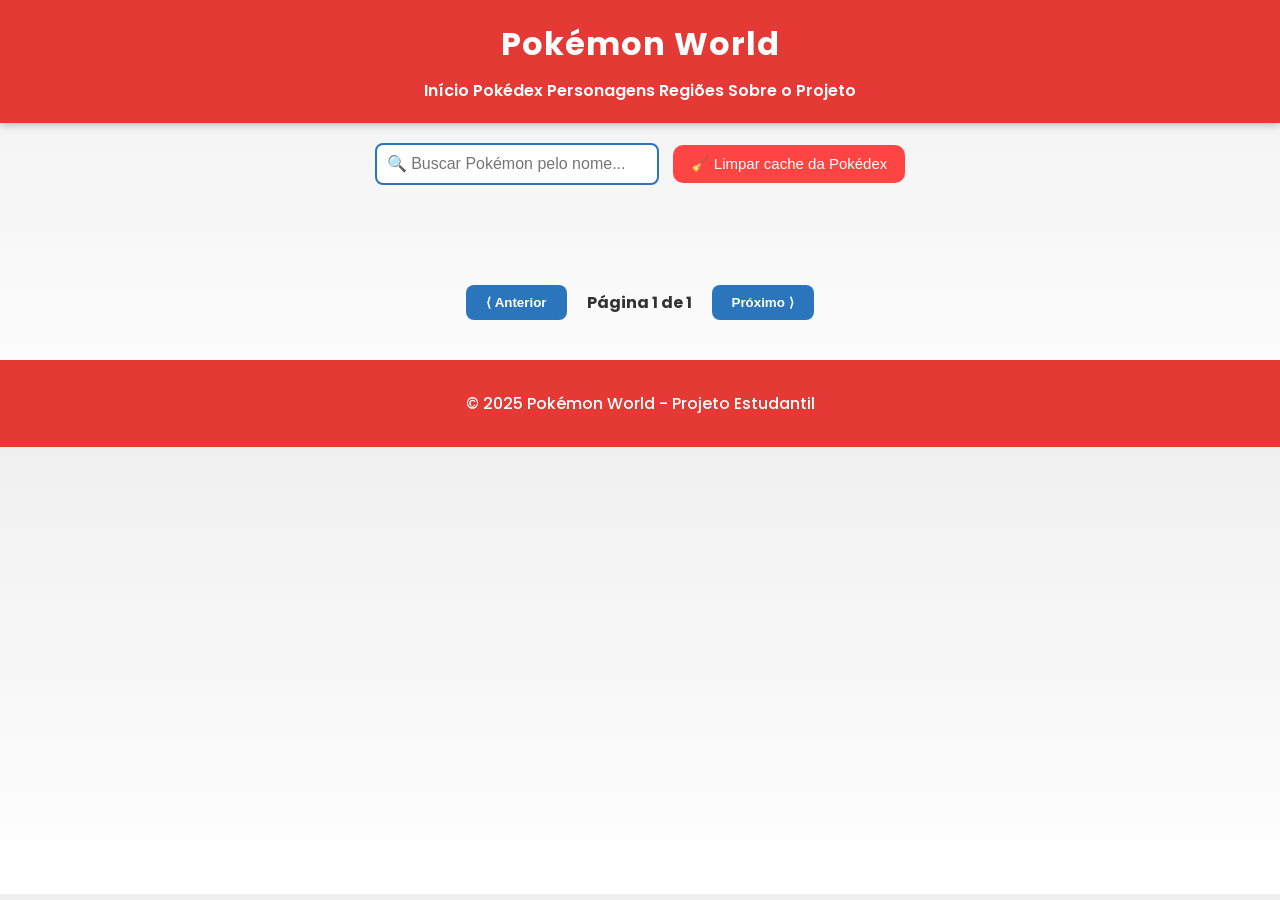
==== pokedex.html @ 72e8030b "Criação da página regiões + correção do nav" ====
<!DOCTYPE html>
<!-- Declaração do tipo de documento HTML5 -->
<html lang="pt-BR">
<head>
  <meta charset="UTF-8">
  <!-- Configuração de codificação e responsividade -->
  <meta name="viewport" content="width=device-width, initial-scale=1.0">
  
  <title>Pokémon World</title>

  <!-- Fonte importada do Google Fonts -->
  <link href="https://fonts.googleapis.com/css2?family=Poppins:wght@400;600&display=swap" rel="stylesheet">

  <!-- Link para o arquivo de estilos -->
  <link rel="stylesheet" href="style.css">
</head>
<body>
  <!-- Cabeçalho da página, com título e menu de navegação -->
  <header>
    <h1>Pokémon World</h1>
    <nav>
      <ul>
        <!-- Links de navegação entre as páginas -->
        <a href="index.html">Início</a>
        <a href="pokedex.html">Pokédex</a>
        <a href="personagens.html">Personagens</a>
        <a href="regioes.html">Regiões</a>
        <a href="projeto.html">Sobre o Projeto</a>
      </ul>
    </nav>
  </header>

  <!-- Conteúdo principal da página -->
  <main>

    <!-- Área de controle da Pokédex (busca e botão de limpar cache) -->
    <div class="pokedex-controls">
      <!-- Campo de busca de Pokémon -->
      <input type="text" id="searchInput" placeholder="🔍 Buscar Pokémon pelo nome...">

      <!-- Botão para limpar o cache armazenado -->
      <button id="clearCacheBtn" class="btn-clear">🧹 Limpar cache da Pokédex</button>
    </div>

    <!-- Tela de carregamento (mostrada enquanto os dados são buscados) -->
    <div id="loading" class="loading">
      <!-- Animação de pokébola girando -->
      <div class="pokeball"></div>
      <p>Carregando Pokémons...</p>
    </div>

    <!-- Área onde os cards dos Pokémon serão exibidos dinamicamente -->
    <div id="pokedex" class="pokedex"></div>

    <!-- Controles de paginação (anterior e próximo) -->
    <div class="pagination">
      <button id="prevPage">⟨ Anterior</button>
      <span id="pageInfo"></span>
      <button id="nextPage">Próximo ⟩</button>
    </div>
  </main>

  <!-- Rodapé da página -->
  <footer>
    <p>© 2025 Pokémon World - Projeto Estudantil</p>
  </footer>

  <!-- Script JavaScript que faz o carregamento e interação da Pokédex -->
  <script src="script.js"></script>
</body>
</html>
---- style.css ----
/* ====== VARIÁVEIS DE CORES ======
   Paleta principal baseada no tema Pokémon.
   Facilita alterar cores globais rapidamente. */
:root {
  --vermelho-poke: #e53935;   /* Vermelho clássico Pokémon */
  --amarelo-poke: #fdd835;   /* Amarelo das Pokébolas / Pikachu */
  --cinza-claro: #f4f4f4;    /* Fundo suave */
  --cinza-escuro: #333;      /* Texto principal */
  --branco: #fff;            /* Branco neutro */
  --azul-poke: #2a75bb;      /* Azul da franquia Pokémon */
}

/* ====== ESTILO GERAL ======
   Define a base visual do site: tipografia, cores e espaçamento padrão. */
body {
  font-family: 'Poppins', sans-serif;
  margin: 0;
  padding: 0;
  background: linear-gradient(to bottom, #f0f0f0, #ffffff);
  color: var(--cinza-escuro);
}

/* ====== CABEÇALHO ======
   Área superior fixa com título e menu. */
header {
  background-color: var(--vermelho-poke);
  color: var(--branco);
  text-align: center;
  padding: 20px 0;
  box-shadow: 0 2px 8px rgba(0, 0, 0, 0.25);
}

header h1 {
  margin: 0;
  font-size: 2em;
  letter-spacing: 1px;
}

/* ====== NAVEGAÇÃO ======
   Menu horizontal com links estilizados. */
nav ul {
  list-style: none;
  margin: 10px 0 0;
  padding: 0;
  text-align: center;
}

nav li {
  display: inline-block;
  margin: 0 15px;
}

nav a {
  color: var(--branco);
  text-decoration: none;
  font-weight: 600;
  transition: color 0.3s, border-bottom 0.3s;
  padding-bottom: 4px;
}

/* Efeito hover e item ativo no menu */
nav a:hover,
nav a.ativo {
  color: var(--amarelo-poke);
  border-bottom: 2px solid var(--amarelo-poke);
}

/* Classe adicional para destacar a página atual */
.ativo {
  text-decoration: underline;
  color: #ffeb3b;
}

/* ====== HERO SECTION ======
   Seção inicial de destaque com título, texto e imagem. */
.hero {
  display: flex;
  justify-content: center;
  align-items: center;
  gap: 40px;
  padding: 60px 20px;
  background: linear-gradient(120deg, #fff 0%, #ffeaea 100%);
  flex-wrap: wrap; /* Permite adaptar no mobile */
}

/* Texto principal da seção hero */
.hero-text {
  max-width: 500px;
  text-align: left;
}

.hero h2 {
  font-size: 2.5rem;
  color: var(--vermelho-poke);
  margin-bottom: 10px;
  text-shadow: 1px 1px 3px rgba(0,0,0,0.1);
}

.hero p {
  font-size: 1.1rem;
  color: #444;
  margin-bottom: 25px;
}

/* Botão de chamada (CTA) da hero section */
.btn-hero {
  background-color: var(--vermelho-poke);
  color: var(--branco);
  padding: 12px 25px;
  border-radius: 10px;
  text-decoration: none;
  font-weight: bold;
  transition: 0.3s;
}

.btn-hero:hover {
  background-color: var(--amarelo-poke);
  color: var(--cinza-escuro);
  transform: translateY(-2px);
}

/* Imagem principal da hero */
.hero img {
  max-width: 250px;
}

/* Animação simples de "flutuar" usada em imagens */
@keyframes float {
  0%, 100% { transform: translateY(0); }
  50% { transform: translateY(-10px); }
}

/* ====== CARDS ======
   Estilo dos cartões (líderes, elite, campeões, etc). */
.cards {
  display: flex;
  justify-content: center;
  flex-wrap: wrap;
  gap: 30px;
  padding: 40px 20px;
}

.card {
  background: var(--branco);
  border-radius: 15px;
  box-shadow: 0 4px 10px rgba(0,0,0,0.15);
  width: 250px;
  padding: 25px;
  text-align: center;
  transition: 0.3s;
}

/* Efeito ao passar o mouse */
.card:hover {
  transform: translateY(-5px);
  box-shadow: 0 6px 18px rgba(0,0,0,0.25);
}

.card img {
  width: 70px;
  margin-bottom: 10px;
}

.card h3 {
  color: var(--vermelho-poke);
  margin-bottom: 10px;
}

/* ====== VÍDEO ======
   Centraliza vídeos e dá borda temática. */
.video {
  text-align: center;
  margin: 60px 0;
}

.video h3 {
  color: var(--vermelho-poke);
  margin-bottom: 15px;
}

.video video {
  border-radius: 10px;
  border: 3px solid var(--vermelho-poke);
  box-shadow: 0 4px 10px rgba(0, 0, 0, 0.25);
  max-width: 90%;
}

/* ====== POKEDEX ======
   Layout da página da Pokédex com filtros, cards e loading. */

/* Campo de busca e botões */
.pokedex-controls {
  text-align: center;
  margin: 20px auto;
}

#searchInput {
  width: 260px;
  padding: 10px;
  border: 2px solid var(--azul-poke);
  border-radius: 8px;
  font-size: 16px;
  outline: none;
  background: var(--branco);
  color: var(--cinza-escuro);
}

#searchInput:focus {
  border-color: #ffcc00;
}

/* Botão para limpar busca */
.btn-clear {
  background-color: #ff4444;
  color: var(--branco);
  border: none;
  padding: 10px 18px;
  border-radius: 10px;
  font-size: 15px;
  cursor: pointer;
  margin-left: 10px;
  transition: background 0.3s;
}

.btn-clear:hover {
  background-color: #cc0000;
}

/* ====== ANIMAÇÃO DE CARREGAMENTO ======
   Pokébola girando enquanto os dados carregam. */
.loading {
  display: none; /* add .active para mostrar */
  flex-direction: column;
  align-items: center;
  justify-content: center;
  margin-top: 50px;
}

.loading.active {
  display: flex;
}

.pokeball {
  width: 60px;
  height: 60px;
  border: 4px solid black;
  border-radius: 50%;
  position: relative;
  background: linear-gradient(to bottom, red 50%, white 50%);
  animation: spin 1s linear infinite;
}

.pokeball::before {
  content: '';
  position: absolute;
  top: 27px;
  left: 50%;
  transform: translateX(-50%);
  width: 16px;
  height: 16px;
  background: white;
  border: 3px solid black;
  border-radius: 50%;
}

/* Gira a Pokébola */
@keyframes spin {
  from { transform: rotate(0deg); }
  to { transform: rotate(360deg); }
}

/* ====== GRID DA POKEDEX ======
   Estrutura de exibição dos Pokémon. */
.pokedex {
  display: flex;
  flex-wrap: wrap;
  justify-content: center;
  gap: 25px;
  padding: 30px;
}

.pokemon {
  background-color: var(--branco);
  border-radius: 12px;
  box-shadow: 0 4px 8px rgba(0,0,0,0.15);
  width: 180px;
  text-align: center;
  padding: 15px;
  transition: transform 0.3s, box-shadow 0.3s;
}

/* Zoom leve ao passar o mouse */
.pokemon:hover {
  transform: scale(1.07);
  box-shadow: 0 8px 18px rgba(0,0,0,0.18);
}

.pokemon img {
  width: 120px;
  height: 120px;
  object-fit: contain;
}

.pokemon h3 {
  margin: 10px 0 5px 0;
  color: var(--azul-poke);
}

.pokemon p {
  font-size: 14px;
  margin: 2px 0;
  color: #444;
}

/* ====== PAGINAÇÃO ======
   Botões para navegar entre páginas da Pokédex. */
.pagination {
  display: flex;
  justify-content: center;
  align-items: center;
  gap: 20px;
  margin: 20px;
}

.pagination button {
  background-color: var(--azul-poke);
  color: var(--branco);
  border: none;
  padding: 10px 20px;
  border-radius: 8px;
  cursor: pointer;
  transition: background-color 0.3s, color 0.3s;
  font-weight: bold;
}

.pagination button:hover {
  background-color: #ffcc00;
  color: var(--azul-poke);
}

#pageInfo {
  font-weight: bold;
}

/* ====== RODAPÉ ======
   Parte inferior com créditos e cor temática. */
footer {
  background-color: var(--vermelho-poke);
  color: var(--branco);
  text-align: center;
  padding: 15px 0;
  font-weight: 500;
  margin-top: 40px;
}
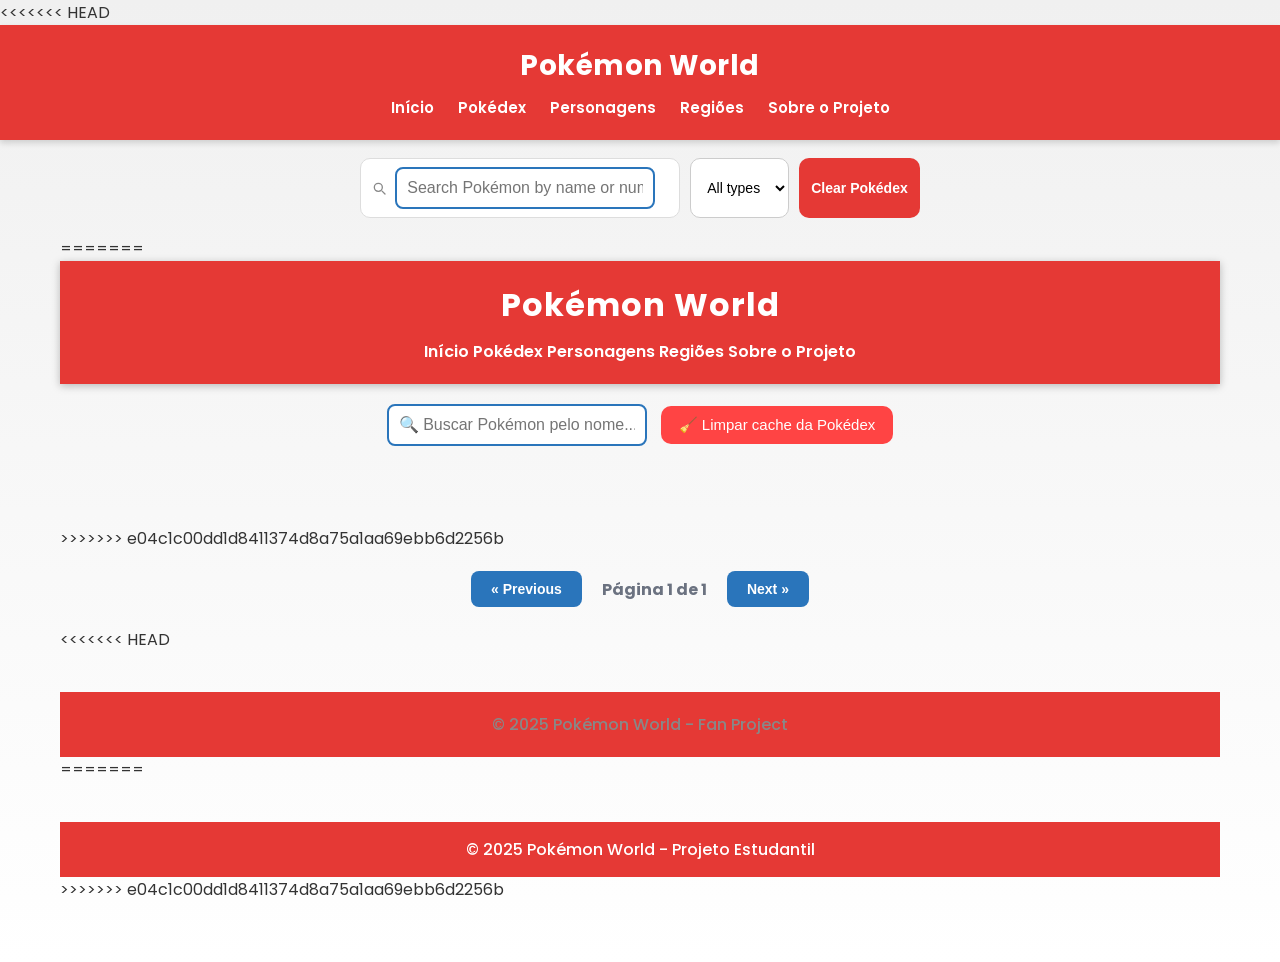
==== commit 2f70195d: "Arrumada a pokedex arrumei o erro da pokedex de não mostar as imagens" ====
--- a/pokedex.html
+++ b/pokedex.html
@@ -1,4 +1,254 @@
 <!DOCTYPE html>
+<<<<<<< HEAD
+<html lang="en">
+<head>
+  <meta charset="utf-8" />
+  <meta name="viewport" content="width=device-width,initial-scale=1" />
+  <title>Pokémon World - Pokédex</title>
+  <link href="https://fonts.googleapis.com/css2?family=Inter:wght@300;400;600;700&display=swap" rel="stylesheet">
+
+  <style>
+:root{
+  --red:#e53935;
+  --bg:#f4f6f8;
+  --card-bg:#ffffff;
+  --muted:#6b7280;
+  --accent:#0b69ff;
+  font-family:"Inter",system-ui,-apple-system,"Segoe UI",Roboto,"Helvetica Neue",Arial;
+}
+
+*{box-sizing:border-box;margin:0;padding:0}
+body{
+  background:var(--bg);
+  color:#0f1724;
+  -webkit-font-smoothing:antialiased;
+  padding:0;
+}
+
+/* ===== HEADER ===== */
+.site-header {
+  background-color: var(--red);
+  color: white;
+  text-align: center;
+  padding: 20px 0;
+  box-shadow: 0 3px 6px rgba(0,0,0,0.15);
+}
+.site-header h1 {
+  margin: 0;
+  font-size: 28px;
+  font-weight: 700;
+  letter-spacing: 0.5px;
+}
+.site-header nav {
+  margin-top: 8px;
+}
+.site-header nav a {
+  color: white;
+  text-decoration: none;
+  font-weight: 600;
+  margin: 0 10px;
+  font-size: 15px;
+  transition: opacity 0.2s ease, text-decoration 0.2s ease;
+}
+.site-header nav a:hover {
+  text-decoration: underline;
+  opacity: 0.9;
+}
+
+/* ===== SEARCH BAR + CONTROLS ===== */
+.controls{
+  display:flex;
+  justify-content:center;
+  gap:10px;
+  padding:18px;
+  flex-wrap:wrap;
+}
+.search{
+  display:flex;
+  gap:8px;
+  background:white;
+  border:1px solid #ddd;
+  padding:8px 10px;
+  border-radius:10px;
+  align-items:center;
+  min-width:320px;
+}
+.search input{
+  border:0;
+  outline:none;
+  background:transparent;
+  color:#111;
+  width:320px;
+  font-size:14px;
+}
+.search .icon{ color:#888 }
+
+select, button{
+  padding:8px 12px;
+  border-radius:10px;
+  border:1px solid #ccc;
+  font-size:14px;
+  background:#fff;
+  cursor:pointer;
+}
+
+.btn-red{
+  background:var(--red);
+  color:#fff;
+  border:none;
+  font-weight:600;
+}
+
+/* ===== MAIN GRID ===== */
+.main{
+  max-width:1200px;
+  margin:0 auto;
+  padding:0 20px 60px;
+}
+.grid{
+  display:grid;
+  gap:18px;
+  grid-template-columns:repeat(auto-fill,minmax(180px,1fr));
+}
+.card{
+  background:var(--card-bg);
+  border-radius:12px;
+  padding:14px;
+  display:flex;
+  flex-direction:column;
+  align-items:center;
+  text-align:center;
+  box-shadow:0 6px 18px rgba(12,18,30,0.06);
+  transition:transform .12s ease, box-shadow .12s ease;
+  min-height:240px;
+}
+.card:hover{
+  transform:translateY(-8px);
+  box-shadow:0 18px 36px rgba(12,18,30,0.12);
+}
+.card .thumb{
+  width:200px;
+  height:200px;
+  display:grid;
+  place-items:center;
+  margin-bottom:8px;
+}
+.card .thumb img{
+  width:170px;
+  height:170px;
+  image-rendering:pixelated;
+}
+.card h3{
+  margin:6px 0 4px;
+  font-size:15px;
+  color:#12345b;
+}
+.card .meta{
+  font-size:13px;
+  color:var(--muted);
+  line-height:1.6;
+  margin-top:6px;
+}
+.types{
+  display:flex;
+  gap:8px;
+  margin-top:8px;
+  flex-wrap:wrap;
+  justify-content:center;
+}
+.type{
+  font-size:12px;
+  padding:6px 10px;
+  border-radius:999px;
+  color:#fff;
+  font-weight:700;
+  text-transform:capitalize;
+  box-shadow:0 6px 12px rgba(12,18,30,0.06);
+}
+
+/* ===== TYPE COLORS ===== */
+.t-normal{background:#A8A878;color:#111}
+.t-fire{background:#F08030;}
+.t-water{background:#6890F0;}
+.t-electric{background:#F8D030;color:#111;}
+.t-grass{background:#78C850;}
+.t-ice{background:#98D8D8;color:#111;}
+.t-fighting{background:#C03028;}
+.t-poison{background:#A040A0;}
+.t-ground{background:#E0C068;color:#111;}
+.t-flying{background:#A890F0;color:#111;}
+.t-psychic{background:#F85888;}
+.t-bug{background:#A8B820;color:#111;}
+.t-rock{background:#B8A038;color:#111;}
+.t-ghost{background:#705898;}
+.t-dragon{background:#7038F8;}
+.t-dark{background:#705848;}
+.t-steel{background:#B8B8D0;color:#111;}
+.t-fairy{background:#EE99AC;color:#111;}
+
+/* ===== EMPTY STATE ===== */
+.empty{
+  text-align:center;
+  padding:36px 0;
+  color:var(--muted);
+  font-size:16px;
+}
+
+/* ===== PAGINATION ===== */
+.pagination{
+  display:flex;
+  gap:12px;
+  justify-content:center;
+  align-items:center;
+  margin-top:24px;
+}
+.page-btn{
+  padding:8px 14px;
+  border-radius:10px;
+  border:1px solid #ccc;
+  background:#fff;
+  cursor:pointer;
+}
+.page-info{ color:var(--muted); font-weight:600; }
+
+@media (max-width:640px){
+  .search input{ width:140px; }
+  .grid{ grid-template-columns: repeat(auto-fill,minmax(140px,1fr)); }
+  .card .thumb{ width:140px; height:140px }
+  .card .thumb img{ width:120px; height:120px }
+}
+  </style>
+</head>
+<body>
+
+  <header class="site-header">
+    <h1>Pokémon World</h1>
+    <nav>
+      <a href="index.html">Início</a>
+      <a href="pokedex.html">Pokédex</a>
+      <a href="treinadores.html">Personagens</a>
+      <a href="regioes.html">Regiões</a>
+      <a href="projeto.html">Sobre o Projeto</a>
+    </nav>
+  </header>
+
+  <div class="controls">
+    <div class="search">
+      <svg class="icon" viewBox="0 0 24 24" width="16" height="16" fill="none"><path d="M21 21l-4.35-4.35" stroke="currentColor" stroke-width="2" stroke-linecap="round" stroke-linejoin="round"/><circle cx="11" cy="11" r="6" stroke="currentColor" stroke-width="2"/></svg>
+      <input id="searchInput" placeholder="Search Pokémon by name or number..." />
+    </div>
+
+    <select id="typeFilter" title="Filter by type">
+      <option value="">All types</option>
+    </select>
+
+    <button id="clearCache" class="btn-red">Clear Pokédex</button>
+  </div>
+
+  <main class="main">
+    <section id="grid" class="grid"></section>
+    <div id="empty" class="empty" style="display:none">No Pokémon found.</div>
+=======
 <!-- Declaração do tipo de documento HTML5 -->
 <html lang="pt-BR">
 <head>
@@ -23,7 +273,7 @@
         <!-- Links de navegação entre as páginas -->
         <a href="index.html">Início</a>
         <a href="pokedex.html">Pokédex</a>
-        <a href="personagens.html">Personagens</a>
+        <a href="treinadores.html">Personagens</a>
         <a href="regioes.html">Regiões</a>
         <a href="projeto.html">Sobre o Projeto</a>
       </ul>
@@ -51,21 +301,31 @@
 
     <!-- Área onde os cards dos Pokémon serão exibidos dinamicamente -->
     <div id="pokedex" class="pokedex"></div>
+>>>>>>> e04c1c00dd1d8411374d8a75a1aa69ebb6d2256b
 
     <!-- Controles de paginação (anterior e próximo) -->
     <div class="pagination">
-      <button id="prevPage">⟨ Anterior</button>
-      <span id="pageInfo"></span>
-      <button id="nextPage">Próximo ⟩</button>
+      <button id="prevPage" class="page-btn">« Previous</button>
+      <div id="pageInfo" class="page-info">Page 1 of 1</div>
+      <button id="nextPage" class="page-btn">Next »</button>
     </div>
   </main>
 
+<<<<<<< HEAD
+  <footer style="text-align:center;padding:20px;color:#888;">
+    © 2025 Pokémon World - Fan Project
+  </footer>
+
+  <!-- Script externo -->
+=======
   <!-- Rodapé da página -->
   <footer>
     <p>© 2025 Pokémon World - Projeto Estudantil</p>
   </footer>
 
   <!-- Script JavaScript que faz o carregamento e interação da Pokédex -->
+>>>>>>> e04c1c00dd1d8411374d8a75a1aa69ebb6d2256b
   <script src="script.js"></script>
+
 </body>
 </html>
--- a/style.css
+++ b/style.css
@@ -333,6 +333,161 @@
   font-weight: bold;
 }
 
+/* =====================================================
+  ESTILO PADRÃO (PÁGINA "SOBRE O PROJETO")
+  Este é o estilo "retro" de caixa preta.
+=====================================================
+*/
+
+/* Esta é a caixa principal que conterá o conteúdo 
+  em ambas as páginas (projeto.html e regioes.html).
+*/
+.content-box {
+    background-color: #fff; /* Fundo branco */
+    border: 3px solid #000; /* Borda preta sólida e grossa */
+    padding: 20px 25px;
+    width: 90%;
+    max-width: 800px; /* Limite de largura para legibilidade */
+    margin: 25px auto; /* Centraliza a caixa na 'main' */
+    box-shadow: none;
+    border-radius: 0;
+}
+
+/* Estiliza os títulos principais (ex: "Sobre o Projeto") */
+.content-box h2 {
+    font-size: 1.8rem;
+    text-align: left;
+    margin-top: 0;
+    margin-bottom: 20px;
+    padding-bottom: 10px;
+    border-bottom: 3px solid #000; 
+}
+
+/* Estiliza os subtítulos (ex: "Tecnologias Utilizadas") */
+.content-box h3 {
+    font-size: 1.4rem;
+    color: #333;
+    margin-top: 30px;
+    margin-bottom: 10px;
+}
+
+/* Estiliza os parágrafos de texto */
+.content-box p {
+    font-size: 1rem;
+    line-height: 1.7;
+    color: #222;
+}
+
+/* Estiliza a lista de "Tecnologias Utilizadas" */
+.content-box ul {
+    list-style-type: square;
+    padding-left: 30px;
+    margin-top: 15px;
+}
+
+.content-box li {
+    padding-left: 10px;
+    margin-bottom: 10px;
+    font-size: 1rem;
+    line-height: 1.6;
+}
+
+
+/* ==============================================================
+   ESTILO DA PÁGINA DE REGIÕES (MODERNO, COM CARDS E IMAGENS)
+   Sobrescreve o .content-box quando ele contém .region-info
+==============================================================
+*/
+
+/* Usa :has() para aplicar estilos de grid AO .content-box
+  SOMENTE SE ele contiver um item .region-info.
+  Isso faz com que a página 'projeto.html' NÃO seja afetada.
+*/
+.content-box:has(.region-info) {
+    /* 1. Reseta o estilo da caixa retro */
+    background-color: transparent;
+    border: none;
+    box-shadow: none;
+    padding: 0; /* Remove padding para cards preencherem */
+    
+    /* 2. Define o layout de grid para os cards */
+    display: grid;
+    /* Colunas responsivas: no mínimo 280px, no máximo 320px.
+       Isso permite que os cards tenham um tamanho consistente. */
+    grid-template-columns: repeat(auto-fit, minmax(280px, 320px));
+    gap: 25px; /* Espaço entre os cards */
+    max-width: 1100px; /* Largura máxima para o grid */
+
+    /* 3. Centraliza os cards no container, 
+       incluindo a última linha se ela não estiver cheia. */
+    justify-content: center;
+}
+
+/* Faz o título H2 e o primeiro parágrafo
+   ocuparem toda a largura do grid, ANTES dos cards.
+*/
+.content-box:has(.region-info) h2,
+.content-box:has(.region-info) > p:first-of-type {
+    grid-column: 1 / -1; /* Ocupa 100% da largura do grid */
+    text-align: center;
+    border-bottom: 3px solid #ccc; /* Linha divisória mais suave */
+}
+
+.content-box:has(.region-info) > p:first-of-type {
+    text-align: center;
+    font-size: 1.1rem;
+    color: #555;
+    margin-bottom: 15px;
+    border-bottom: none; /* Remove borda inferior do parágrafo */
+}
+
+
+/* Estiliza CADA <article class="region-info"> para ser um card */
+.region-info {
+    background-color: #fff;
+    border: 1px solid #f0f0f0;
+    border-radius: 12px; /* Cantos arredondados */
+    padding: 0; /* Padding zero para a imagem colar no topo */
+    text-align: center;
+    box-shadow: 0 5px 15px rgba(0, 0, 0, 0.07); /* Sombra suave */
+    transition: transform 0.2s ease-in-out, box-shadow 0.2s ease-in-out;
+    overflow: hidden; /* Esconde partes da imagem se exceder o border-radius */
+}
+
+.region-info:hover {
+    transform: translateY(-5px); /* Efeito de "levantar" ao passar o mouse */
+    box-shadow: 0 8px 20px rgba(0, 0, 0, 0.1);
+}
+
+/* Estiliza a imagem que vai no topo de cada card */
+.region-info img {
+    width: 100%;
+    height: 160px; /* Altura fixa para todas as imagens */
+    object-fit: cover; /* Garante que a imagem cubra a área sem distorcer */
+    display: block; /* Remove qualquer espaço extra abaixo da imagem */
+    border-bottom: 1px solid #f0f0f0; /* Linha abaixo da imagem para separar */
+}
+
+/* Container para o conteúdo textual dentro do card (título e parágrafo) */
+.region-content {
+    padding: 25px 20px; /* Adiciona o padding aqui, dentro do conteúdo */
+}
+
+/* Estiliza o TÍTULO do card (Kanto, Johto, etc.) */
+.region-content h3 {
+    margin-top: 0;
+    margin-bottom: 15px;
+    color: #E3350D; /* Cor vermelha "Pokémon" */
+    font-size: 1.4rem;
+}
+
+/* Estiliza o PARÁGRAFO de descrição dentro do card */
+.content-box .region-content p {
+    font-size: 0.95rem;
+    line-height: 1.6;
+    color: #333;
+}
+
 .pagination button:hover {
   background-color: #ffcc00;
   color: var(--azul-poke);
@@ -352,3 +507,4 @@
   font-weight: 500;
   margin-top: 40px;
 }
+
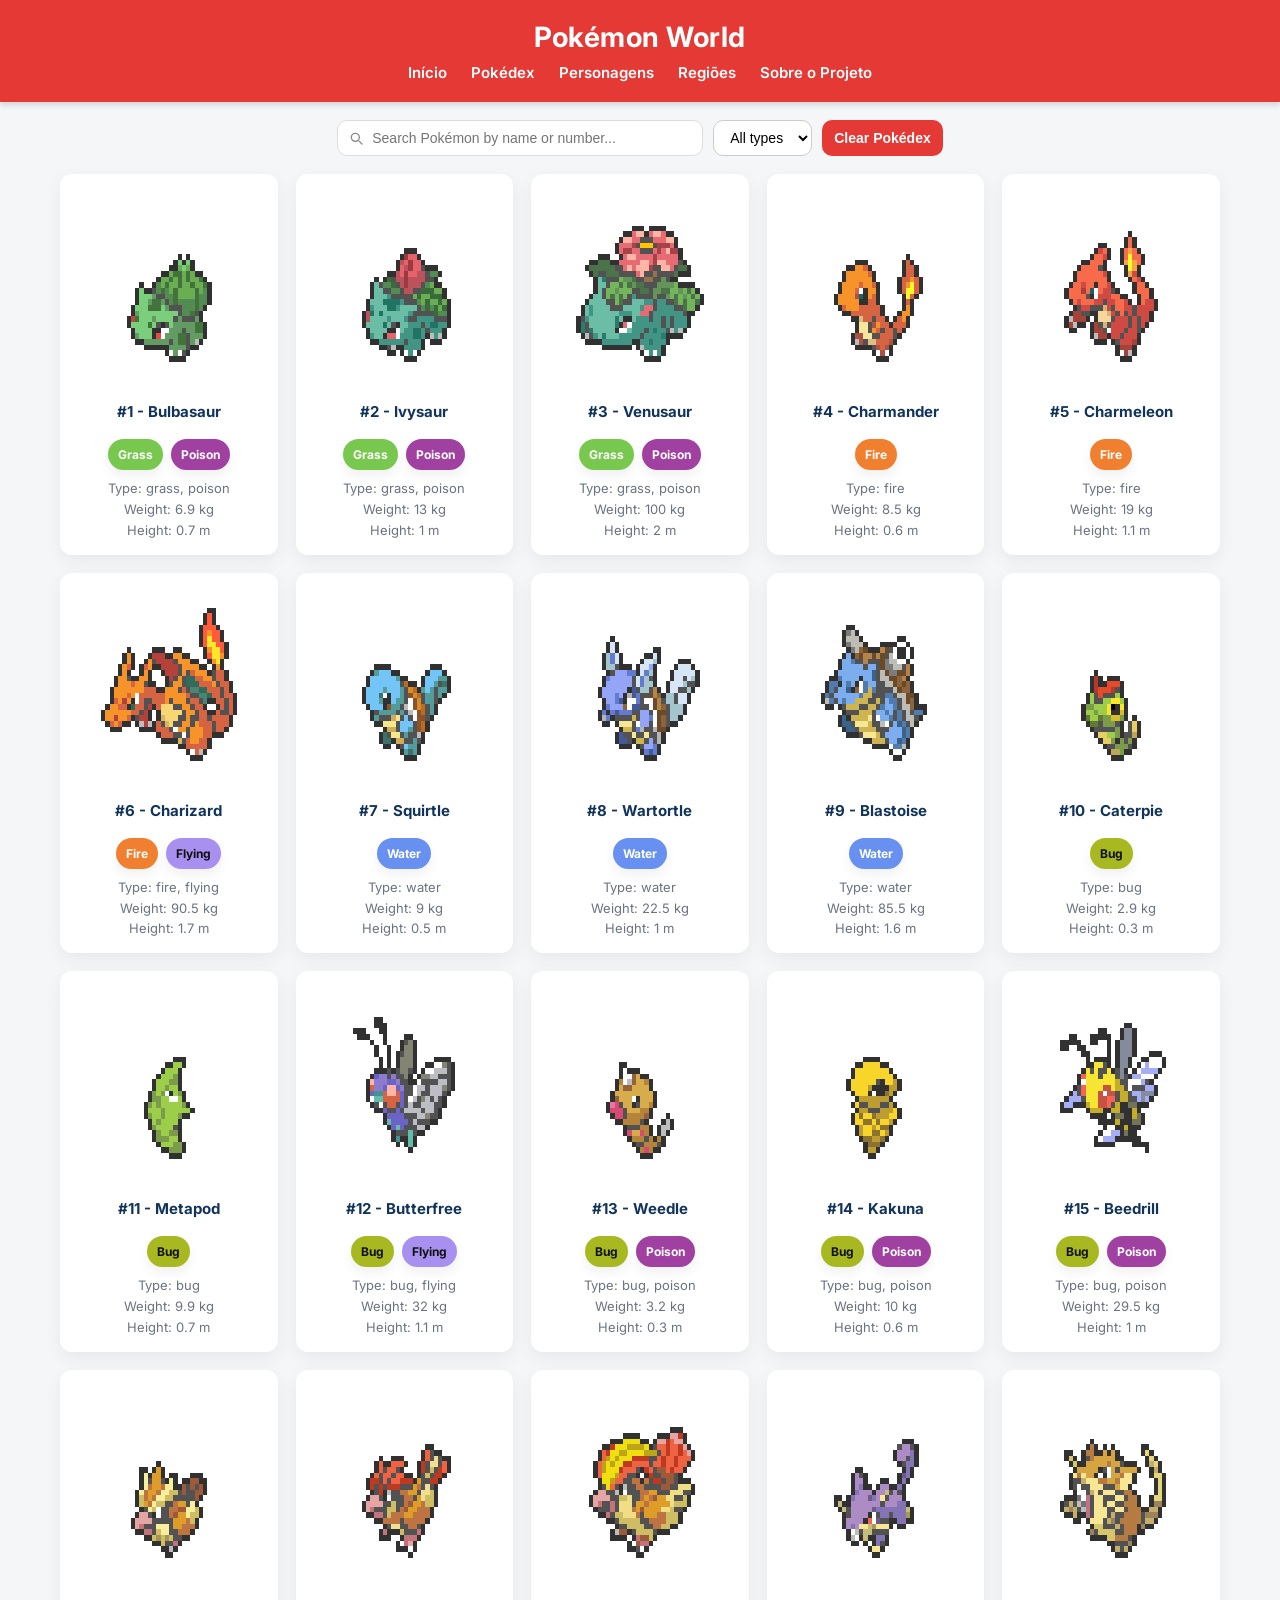
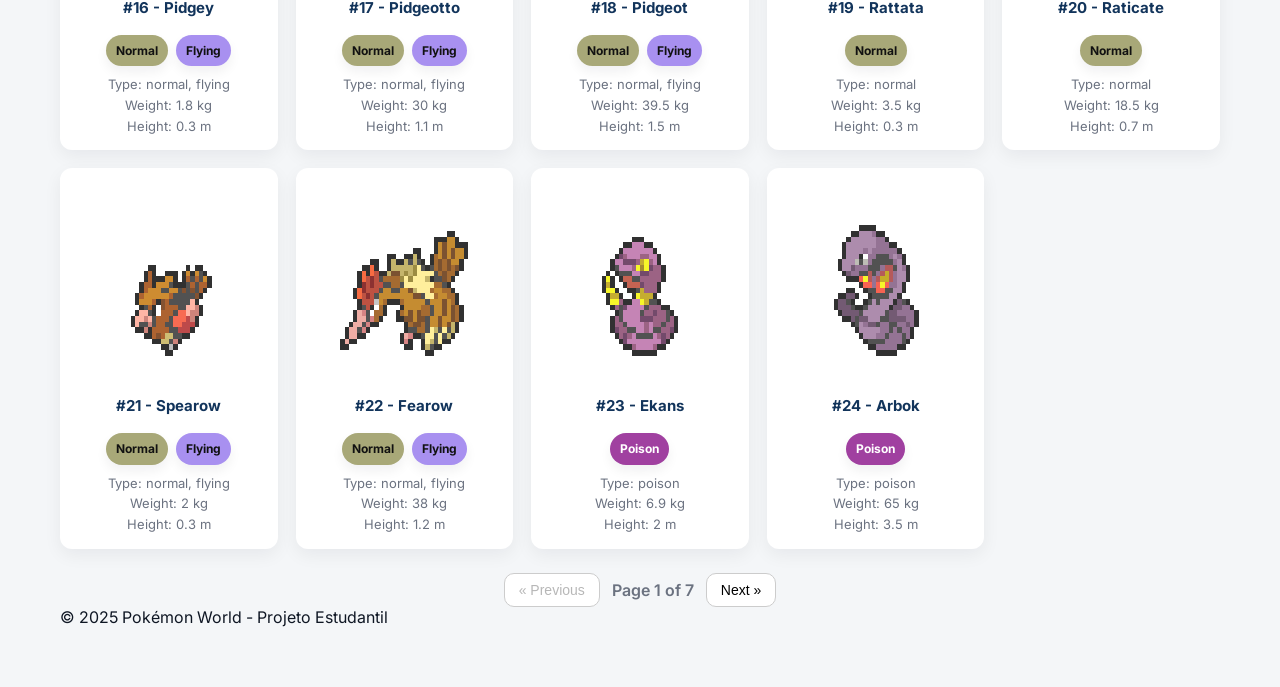
==== commit 7eb7ad84: "Correções pokedex" ====
--- a/pokedex.html
+++ b/pokedex.html
@@ -1,6 +1,5 @@
 <!DOCTYPE html>
-<<<<<<< HEAD
-<html lang="en">
+<html lang="pt-br">
 <head>
   <meta charset="utf-8" />
   <meta name="viewport" content="width=device-width,initial-scale=1" />
@@ -248,60 +247,11 @@
   <main class="main">
     <section id="grid" class="grid"></section>
     <div id="empty" class="empty" style="display:none">No Pokémon found.</div>
-=======
-<!-- Declaração do tipo de documento HTML5 -->
-<html lang="pt-BR">
-<head>
-  <meta charset="UTF-8">
-  <!-- Configuração de codificação e responsividade -->
-  <meta name="viewport" content="width=device-width, initial-scale=1.0">
-  
-  <title>Pokémon World</title>
-
-  <!-- Fonte importada do Google Fonts -->
-  <link href="https://fonts.googleapis.com/css2?family=Poppins:wght@400;600&display=swap" rel="stylesheet">
-
-  <!-- Link para o arquivo de estilos -->
-  <link rel="stylesheet" href="style.css">
-</head>
-<body>
-  <!-- Cabeçalho da página, com título e menu de navegação -->
-  <header>
-    <h1>Pokémon World</h1>
-    <nav>
-      <ul>
-        <!-- Links de navegação entre as páginas -->
-        <a href="index.html">Início</a>
-        <a href="pokedex.html">Pokédex</a>
-        <a href="treinadores.html">Personagens</a>
-        <a href="regioes.html">Regiões</a>
-        <a href="projeto.html">Sobre o Projeto</a>
-      </ul>
-    </nav>
-  </header>
-
   <!-- Conteúdo principal da página -->
   <main>
 
-    <!-- Área de controle da Pokédex (busca e botão de limpar cache) -->
-    <div class="pokedex-controls">
-      <!-- Campo de busca de Pokémon -->
-      <input type="text" id="searchInput" placeholder="🔍 Buscar Pokémon pelo nome...">
-
-      <!-- Botão para limpar o cache armazenado -->
-      <button id="clearCacheBtn" class="btn-clear">🧹 Limpar cache da Pokédex</button>
-    </div>
-
-    <!-- Tela de carregamento (mostrada enquanto os dados são buscados) -->
-    <div id="loading" class="loading">
-      <!-- Animação de pokébola girando -->
-      <div class="pokeball"></div>
-      <p>Carregando Pokémons...</p>
-    </div>
-
     <!-- Área onde os cards dos Pokémon serão exibidos dinamicamente -->
     <div id="pokedex" class="pokedex"></div>
->>>>>>> e04c1c00dd1d8411374d8a75a1aa69ebb6d2256b
 
     <!-- Controles de paginação (anterior e próximo) -->
     <div class="pagination">
@@ -310,22 +260,10 @@
       <button id="nextPage" class="page-btn">Next »</button>
     </div>
   </main>
-
-<<<<<<< HEAD
-  <footer style="text-align:center;padding:20px;color:#888;">
-    © 2025 Pokémon World - Fan Project
-  </footer>
-
-  <!-- Script externo -->
-=======
-  <!-- Rodapé da página -->
   <footer>
     <p>© 2025 Pokémon World - Projeto Estudantil</p>
+    <script src="script.js"></script>
   </footer>
 
-  <!-- Script JavaScript que faz o carregamento e interação da Pokédex -->
->>>>>>> e04c1c00dd1d8411374d8a75a1aa69ebb6d2256b
-  <script src="script.js"></script>
-
 </body>
-</html>
+</html>
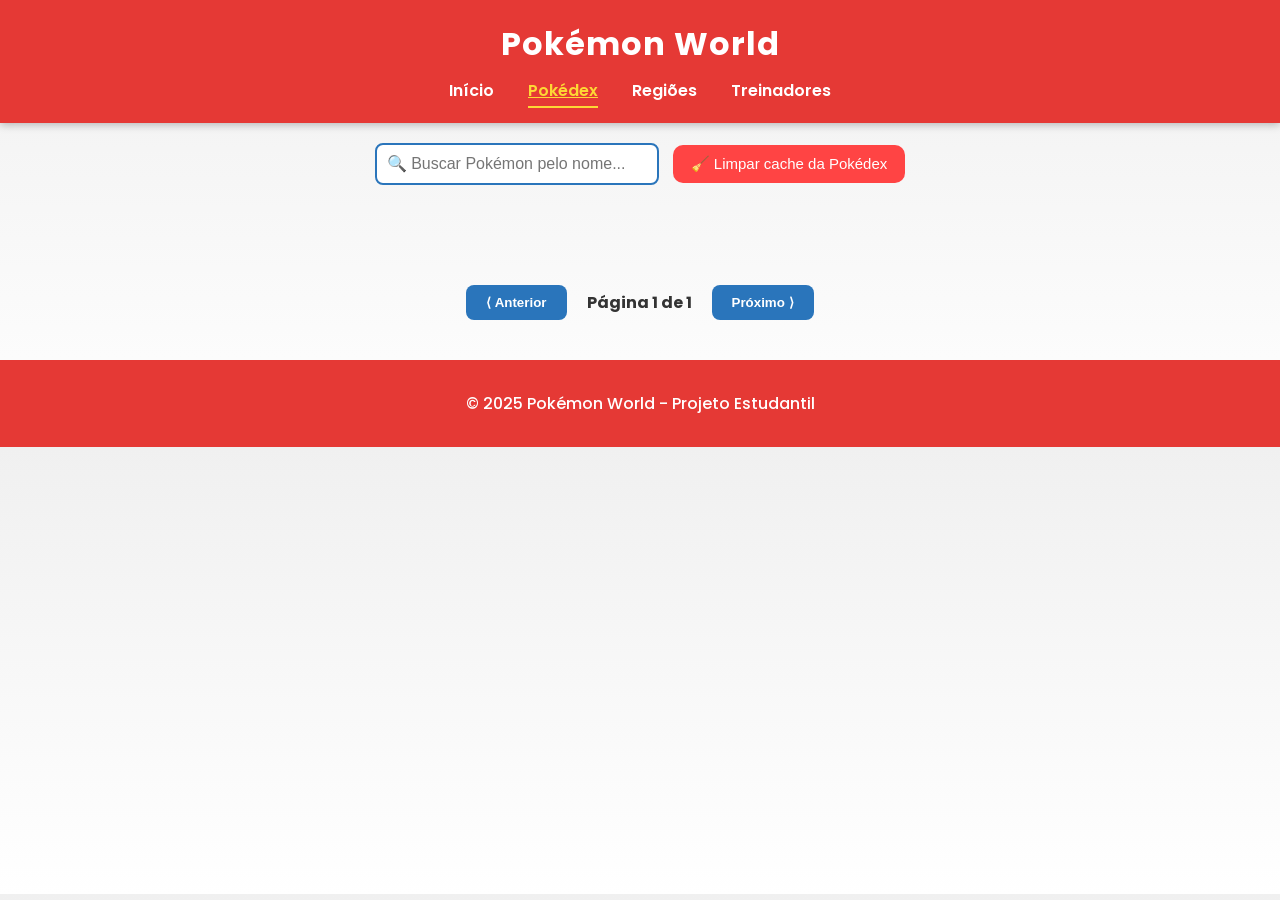
==== commit 3811e3ce: "Atualização pokedéx" ====
--- a/pokedex.html
+++ b/pokedex.html
@@ -1,269 +1,70 @@
 <!DOCTYPE html>
-<html lang="pt-br">
+<!-- Declaração do tipo de documento HTML5 -->
+<html lang="pt-BR">
 <head>
-  <meta charset="utf-8" />
-  <meta name="viewport" content="width=device-width,initial-scale=1" />
-  <title>Pokémon World - Pokédex</title>
-  <link href="https://fonts.googleapis.com/css2?family=Inter:wght@300;400;600;700&display=swap" rel="stylesheet">
+  <meta charset="UTF-8">
+  <!-- Configuração de codificação e responsividade -->
+  <meta name="viewport" content="width=device-width, initial-scale=1.0">
+  
+  <title>Pokémon World</title>
 
-  <style>
-:root{
-  --red:#e53935;
-  --bg:#f4f6f8;
-  --card-bg:#ffffff;
-  --muted:#6b7280;
-  --accent:#0b69ff;
-  font-family:"Inter",system-ui,-apple-system,"Segoe UI",Roboto,"Helvetica Neue",Arial;
-}
+  <!-- Fonte importada do Google Fonts -->
+  <link href="https://fonts.googleapis.com/css2?family=Poppins:wght@400;600&display=swap" rel="stylesheet">
 
-*{box-sizing:border-box;margin:0;padding:0}
-body{
-  background:var(--bg);
-  color:#0f1724;
-  -webkit-font-smoothing:antialiased;
-  padding:0;
-}
-
-/* ===== HEADER ===== */
-.site-header {
-  background-color: var(--red);
-  color: white;
-  text-align: center;
-  padding: 20px 0;
-  box-shadow: 0 3px 6px rgba(0,0,0,0.15);
-}
-.site-header h1 {
-  margin: 0;
-  font-size: 28px;
-  font-weight: 700;
-  letter-spacing: 0.5px;
-}
-.site-header nav {
-  margin-top: 8px;
-}
-.site-header nav a {
-  color: white;
-  text-decoration: none;
-  font-weight: 600;
-  margin: 0 10px;
-  font-size: 15px;
-  transition: opacity 0.2s ease, text-decoration 0.2s ease;
-}
-.site-header nav a:hover {
-  text-decoration: underline;
-  opacity: 0.9;
-}
-
-/* ===== SEARCH BAR + CONTROLS ===== */
-.controls{
-  display:flex;
-  justify-content:center;
-  gap:10px;
-  padding:18px;
-  flex-wrap:wrap;
-}
-.search{
-  display:flex;
-  gap:8px;
-  background:white;
-  border:1px solid #ddd;
-  padding:8px 10px;
-  border-radius:10px;
-  align-items:center;
-  min-width:320px;
-}
-.search input{
-  border:0;
-  outline:none;
-  background:transparent;
-  color:#111;
-  width:320px;
-  font-size:14px;
-}
-.search .icon{ color:#888 }
-
-select, button{
-  padding:8px 12px;
-  border-radius:10px;
-  border:1px solid #ccc;
-  font-size:14px;
-  background:#fff;
-  cursor:pointer;
-}
-
-.btn-red{
-  background:var(--red);
-  color:#fff;
-  border:none;
-  font-weight:600;
-}
-
-/* ===== MAIN GRID ===== */
-.main{
-  max-width:1200px;
-  margin:0 auto;
-  padding:0 20px 60px;
-}
-.grid{
-  display:grid;
-  gap:18px;
-  grid-template-columns:repeat(auto-fill,minmax(180px,1fr));
-}
-.card{
-  background:var(--card-bg);
-  border-radius:12px;
-  padding:14px;
-  display:flex;
-  flex-direction:column;
-  align-items:center;
-  text-align:center;
-  box-shadow:0 6px 18px rgba(12,18,30,0.06);
-  transition:transform .12s ease, box-shadow .12s ease;
-  min-height:240px;
-}
-.card:hover{
-  transform:translateY(-8px);
-  box-shadow:0 18px 36px rgba(12,18,30,0.12);
-}
-.card .thumb{
-  width:200px;
-  height:200px;
-  display:grid;
-  place-items:center;
-  margin-bottom:8px;
-}
-.card .thumb img{
-  width:170px;
-  height:170px;
-  image-rendering:pixelated;
-}
-.card h3{
-  margin:6px 0 4px;
-  font-size:15px;
-  color:#12345b;
-}
-.card .meta{
-  font-size:13px;
-  color:var(--muted);
-  line-height:1.6;
-  margin-top:6px;
-}
-.types{
-  display:flex;
-  gap:8px;
-  margin-top:8px;
-  flex-wrap:wrap;
-  justify-content:center;
-}
-.type{
-  font-size:12px;
-  padding:6px 10px;
-  border-radius:999px;
-  color:#fff;
-  font-weight:700;
-  text-transform:capitalize;
-  box-shadow:0 6px 12px rgba(12,18,30,0.06);
-}
-
-/* ===== TYPE COLORS ===== */
-.t-normal{background:#A8A878;color:#111}
-.t-fire{background:#F08030;}
-.t-water{background:#6890F0;}
-.t-electric{background:#F8D030;color:#111;}
-.t-grass{background:#78C850;}
-.t-ice{background:#98D8D8;color:#111;}
-.t-fighting{background:#C03028;}
-.t-poison{background:#A040A0;}
-.t-ground{background:#E0C068;color:#111;}
-.t-flying{background:#A890F0;color:#111;}
-.t-psychic{background:#F85888;}
-.t-bug{background:#A8B820;color:#111;}
-.t-rock{background:#B8A038;color:#111;}
-.t-ghost{background:#705898;}
-.t-dragon{background:#7038F8;}
-.t-dark{background:#705848;}
-.t-steel{background:#B8B8D0;color:#111;}
-.t-fairy{background:#EE99AC;color:#111;}
-
-/* ===== EMPTY STATE ===== */
-.empty{
-  text-align:center;
-  padding:36px 0;
-  color:var(--muted);
-  font-size:16px;
-}
-
-/* ===== PAGINATION ===== */
-.pagination{
-  display:flex;
-  gap:12px;
-  justify-content:center;
-  align-items:center;
-  margin-top:24px;
-}
-.page-btn{
-  padding:8px 14px;
-  border-radius:10px;
-  border:1px solid #ccc;
-  background:#fff;
-  cursor:pointer;
-}
-.page-info{ color:var(--muted); font-weight:600; }
-
-@media (max-width:640px){
-  .search input{ width:140px; }
-  .grid{ grid-template-columns: repeat(auto-fill,minmax(140px,1fr)); }
-  .card .thumb{ width:140px; height:140px }
-  .card .thumb img{ width:120px; height:120px }
-}
-  </style>
+  <!-- Link para o arquivo de estilos -->
+  <link rel="stylesheet" href="style.css">
 </head>
 <body>
-
-  <header class="site-header">
+  <!-- Cabeçalho da página, com título e menu de navegação -->
+  <header>
     <h1>Pokémon World</h1>
     <nav>
-      <a href="index.html">Início</a>
-      <a href="pokedex.html">Pokédex</a>
-      <a href="treinadores.html">Personagens</a>
-      <a href="regioes.html">Regiões</a>
-      <a href="projeto.html">Sobre o Projeto</a>
+      <ul>
+        <!-- Menu de navegação principal -->
+        <li><a href="index.html">Início</a></li>
+        <li><a href="pokedex.html" class="ativo">Pokédex</a></li>
+        <li><a href="regioes.html">Regiões</a></li>
+        <li><a href="treinadores.html">Treinadores</a></li>
+      </ul>
     </nav>
   </header>
 
-  <div class="controls">
-    <div class="search">
-      <svg class="icon" viewBox="0 0 24 24" width="16" height="16" fill="none"><path d="M21 21l-4.35-4.35" stroke="currentColor" stroke-width="2" stroke-linecap="round" stroke-linejoin="round"/><circle cx="11" cy="11" r="6" stroke="currentColor" stroke-width="2"/></svg>
-      <input id="searchInput" placeholder="Search Pokémon by name or number..." />
+  <!-- Conteúdo principal da página -->
+  <main>
+
+    <!-- Área de controle da Pokédex (busca e botão de limpar cache) -->
+    <div class="pokedex-controls">
+      <!-- Campo de busca de Pokémon -->
+      <input type="text" id="searchInput" placeholder="🔍 Buscar Pokémon pelo nome...">
+
+      <!-- Botão para limpar o cache armazenado -->
+      <button id="clearCacheBtn" class="btn-clear">🧹 Limpar cache da Pokédex</button>
     </div>
 
-    <select id="typeFilter" title="Filter by type">
-      <option value="">All types</option>
-    </select>
-
-    <button id="clearCache" class="btn-red">Clear Pokédex</button>
-  </div>
-
-  <main class="main">
-    <section id="grid" class="grid"></section>
-    <div id="empty" class="empty" style="display:none">No Pokémon found.</div>
-  <!-- Conteúdo principal da página -->
-  <main>
+    <!-- Tela de carregamento (mostrada enquanto os dados são buscados) -->
+    <div id="loading" class="loading">
+      <!-- Animação de pokébola girando -->
+      <div class="pokeball"></div>
+      <p>Carregando Pokémons...</p>
+    </div>
 
     <!-- Área onde os cards dos Pokémon serão exibidos dinamicamente -->
     <div id="pokedex" class="pokedex"></div>
 
     <!-- Controles de paginação (anterior e próximo) -->
     <div class="pagination">
-      <button id="prevPage" class="page-btn">« Previous</button>
-      <div id="pageInfo" class="page-info">Page 1 of 1</div>
-      <button id="nextPage" class="page-btn">Next »</button>
+      <button id="prevPage">⟨ Anterior</button>
+      <span id="pageInfo"></span>
+      <button id="nextPage">Próximo ⟩</button>
     </div>
   </main>
+
+  <!-- Rodapé da página -->
   <footer>
     <p>© 2025 Pokémon World - Projeto Estudantil</p>
-    <script src="script.js"></script>
   </footer>
 
+  <!-- Script JavaScript que faz o carregamento e interação da Pokédex -->
+  <script src="script.js"></script>
 </body>
 </html>
--- a/style.css
+++ b/style.css
@@ -0,0 +1,510 @@
+/* ====== VARIÁVEIS DE CORES ======
+   Paleta principal baseada no tema Pokémon.
+   Facilita alterar cores globais rapidamente. */
+:root {
+  --vermelho-poke: #e53935;   /* Vermelho clássico Pokémon */
+  --amarelo-poke: #fdd835;   /* Amarelo das Pokébolas / Pikachu */
+  --cinza-claro: #f4f4f4;    /* Fundo suave */
+  --cinza-escuro: #333;      /* Texto principal */
+  --branco: #fff;            /* Branco neutro */
+  --azul-poke: #2a75bb;      /* Azul da franquia Pokémon */
+}
+
+/* ====== ESTILO GERAL ======
+   Define a base visual do site: tipografia, cores e espaçamento padrão. */
+body {
+  font-family: 'Poppins', sans-serif;
+  margin: 0;
+  padding: 0;
+  background: linear-gradient(to bottom, #f0f0f0, #ffffff);
+  color: var(--cinza-escuro);
+}
+
+/* ====== CABEÇALHO ======
+   Área superior fixa com título e menu. */
+header {
+  background-color: var(--vermelho-poke);
+  color: var(--branco);
+  text-align: center;
+  padding: 20px 0;
+  box-shadow: 0 2px 8px rgba(0, 0, 0, 0.25);
+}
+
+header h1 {
+  margin: 0;
+  font-size: 2em;
+  letter-spacing: 1px;
+}
+
+/* ====== NAVEGAÇÃO ======
+   Menu horizontal com links estilizados. */
+nav ul {
+  list-style: none;
+  margin: 10px 0 0;
+  padding: 0;
+  text-align: center;
+}
+
+nav li {
+  display: inline-block;
+  margin: 0 15px;
+}
+
+nav a {
+  color: var(--branco);
+  text-decoration: none;
+  font-weight: 600;
+  transition: color 0.3s, border-bottom 0.3s;
+  padding-bottom: 4px;
+}
+
+/* Efeito hover e item ativo no menu */
+nav a:hover,
+nav a.ativo {
+  color: var(--amarelo-poke);
+  border-bottom: 2px solid var(--amarelo-poke);
+}
+
+/* Classe adicional para destacar a página atual */
+.ativo {
+  text-decoration: underline;
+  color: #ffeb3b;
+}
+
+/* ====== HERO SECTION ======
+   Seção inicial de destaque com título, texto e imagem. */
+.hero {
+  display: flex;
+  justify-content: center;
+  align-items: center;
+  gap: 40px;
+  padding: 60px 20px;
+  background: linear-gradient(120deg, #fff 0%, #ffeaea 100%);
+  flex-wrap: wrap; /* Permite adaptar no mobile */
+}
+
+/* Texto principal da seção hero */
+.hero-text {
+  max-width: 500px;
+  text-align: left;
+}
+
+.hero h2 {
+  font-size: 2.5rem;
+  color: var(--vermelho-poke);
+  margin-bottom: 10px;
+  text-shadow: 1px 1px 3px rgba(0,0,0,0.1);
+}
+
+.hero p {
+  font-size: 1.1rem;
+  color: #444;
+  margin-bottom: 25px;
+}
+
+/* Botão de chamada (CTA) da hero section */
+.btn-hero {
+  background-color: var(--vermelho-poke);
+  color: var(--branco);
+  padding: 12px 25px;
+  border-radius: 10px;
+  text-decoration: none;
+  font-weight: bold;
+  transition: 0.3s;
+}
+
+.btn-hero:hover {
+  background-color: var(--amarelo-poke);
+  color: var(--cinza-escuro);
+  transform: translateY(-2px);
+}
+
+/* Imagem principal da hero */
+.hero img {
+  max-width: 250px;
+}
+
+/* Animação simples de "flutuar" usada em imagens */
+@keyframes float {
+  0%, 100% { transform: translateY(0); }
+  50% { transform: translateY(-10px); }
+}
+
+/* ====== CARDS ======
+   Estilo dos cartões (líderes, elite, campeões, etc). */
+.cards {
+  display: flex;
+  justify-content: center;
+  flex-wrap: wrap;
+  gap: 30px;
+  padding: 40px 20px;
+}
+
+.card {
+  background: var(--branco);
+  border-radius: 15px;
+  box-shadow: 0 4px 10px rgba(0,0,0,0.15);
+  width: 250px;
+  padding: 25px;
+  text-align: center;
+  transition: 0.3s;
+}
+
+/* Efeito ao passar o mouse */
+.card:hover {
+  transform: translateY(-5px);
+  box-shadow: 0 6px 18px rgba(0,0,0,0.25);
+}
+
+.card img {
+  width: 70px;
+  margin-bottom: 10px;
+}
+
+.card h3 {
+  color: var(--vermelho-poke);
+  margin-bottom: 10px;
+}
+
+/* ====== VÍDEO ======
+   Centraliza vídeos e dá borda temática. */
+.video {
+  text-align: center;
+  margin: 60px 0;
+}
+
+.video h3 {
+  color: var(--vermelho-poke);
+  margin-bottom: 15px;
+}
+
+.video video {
+  border-radius: 10px;
+  border: 3px solid var(--vermelho-poke);
+  box-shadow: 0 4px 10px rgba(0, 0, 0, 0.25);
+  max-width: 90%;
+}
+
+/* ====== POKEDEX ======
+   Layout da página da Pokédex com filtros, cards e loading. */
+
+/* Campo de busca e botões */
+.pokedex-controls {
+  text-align: center;
+  margin: 20px auto;
+}
+
+#searchInput {
+  width: 260px;
+  padding: 10px;
+  border: 2px solid var(--azul-poke);
+  border-radius: 8px;
+  font-size: 16px;
+  outline: none;
+  background: var(--branco);
+  color: var(--cinza-escuro);
+}
+
+#searchInput:focus {
+  border-color: #ffcc00;
+}
+
+/* Botão para limpar busca */
+.btn-clear {
+  background-color: #ff4444;
+  color: var(--branco);
+  border: none;
+  padding: 10px 18px;
+  border-radius: 10px;
+  font-size: 15px;
+  cursor: pointer;
+  margin-left: 10px;
+  transition: background 0.3s;
+}
+
+.btn-clear:hover {
+  background-color: #cc0000;
+}
+
+/* ====== ANIMAÇÃO DE CARREGAMENTO ======
+   Pokébola girando enquanto os dados carregam. */
+.loading {
+  display: none; /* add .active para mostrar */
+  flex-direction: column;
+  align-items: center;
+  justify-content: center;
+  margin-top: 50px;
+}
+
+.loading.active {
+  display: flex;
+}
+
+.pokeball {
+  width: 60px;
+  height: 60px;
+  border: 4px solid black;
+  border-radius: 50%;
+  position: relative;
+  background: linear-gradient(to bottom, red 50%, white 50%);
+  animation: spin 1s linear infinite;
+}
+
+.pokeball::before {
+  content: '';
+  position: absolute;
+  top: 27px;
+  left: 50%;
+  transform: translateX(-50%);
+  width: 16px;
+  height: 16px;
+  background: white;
+  border: 3px solid black;
+  border-radius: 50%;
+}
+
+/* Gira a Pokébola */
+@keyframes spin {
+  from { transform: rotate(0deg); }
+  to { transform: rotate(360deg); }
+}
+
+/* ====== GRID DA POKEDEX ======
+   Estrutura de exibição dos Pokémon. */
+.pokedex {
+  display: flex;
+  flex-wrap: wrap;
+  justify-content: center;
+  gap: 25px;
+  padding: 30px;
+}
+
+.pokemon {
+  background-color: var(--branco);
+  border-radius: 12px;
+  box-shadow: 0 4px 8px rgba(0,0,0,0.15);
+  width: 180px;
+  text-align: center;
+  padding: 15px;
+  transition: transform 0.3s, box-shadow 0.3s;
+}
+
+/* Zoom leve ao passar o mouse */
+.pokemon:hover {
+  transform: scale(1.07);
+  box-shadow: 0 8px 18px rgba(0,0,0,0.18);
+}
+
+.pokemon img {
+  width: 120px;
+  height: 120px;
+  object-fit: contain;
+}
+
+.pokemon h3 {
+  margin: 10px 0 5px 0;
+  color: var(--azul-poke);
+}
+
+.pokemon p {
+  font-size: 14px;
+  margin: 2px 0;
+  color: #444;
+}
+
+/* ====== PAGINAÇÃO ======
+   Botões para navegar entre páginas da Pokédex. */
+.pagination {
+  display: flex;
+  justify-content: center;
+  align-items: center;
+  gap: 20px;
+  margin: 20px;
+}
+
+.pagination button {
+  background-color: var(--azul-poke);
+  color: var(--branco);
+  border: none;
+  padding: 10px 20px;
+  border-radius: 8px;
+  cursor: pointer;
+  transition: background-color 0.3s, color 0.3s;
+  font-weight: bold;
+}
+
+/* =====================================================
+  ESTILO PADRÃO (PÁGINA "SOBRE O PROJETO")
+  Este é o estilo "retro" de caixa preta.
+=====================================================
+*/
+
+/* Esta é a caixa principal que conterá o conteúdo 
+  em ambas as páginas (projeto.html e regioes.html).
+*/
+.content-box {
+    background-color: #fff; /* Fundo branco */
+    border: 3px solid #000; /* Borda preta sólida e grossa */
+    padding: 20px 25px;
+    width: 90%;
+    max-width: 800px; /* Limite de largura para legibilidade */
+    margin: 25px auto; /* Centraliza a caixa na 'main' */
+    box-shadow: none;
+    border-radius: 0;
+}
+
+/* Estiliza os títulos principais (ex: "Sobre o Projeto") */
+.content-box h2 {
+    font-size: 1.8rem;
+    text-align: left;
+    margin-top: 0;
+    margin-bottom: 20px;
+    padding-bottom: 10px;
+    border-bottom: 3px solid #000; 
+}
+
+/* Estiliza os subtítulos (ex: "Tecnologias Utilizadas") */
+.content-box h3 {
+    font-size: 1.4rem;
+    color: #333;
+    margin-top: 30px;
+    margin-bottom: 10px;
+}
+
+/* Estiliza os parágrafos de texto */
+.content-box p {
+    font-size: 1rem;
+    line-height: 1.7;
+    color: #222;
+}
+
+/* Estiliza a lista de "Tecnologias Utilizadas" */
+.content-box ul {
+    list-style-type: square;
+    padding-left: 30px;
+    margin-top: 15px;
+}
+
+.content-box li {
+    padding-left: 10px;
+    margin-bottom: 10px;
+    font-size: 1rem;
+    line-height: 1.6;
+}
+
+
+/* ==============================================================
+   ESTILO DA PÁGINA DE REGIÕES (MODERNO, COM CARDS E IMAGENS)
+   Sobrescreve o .content-box quando ele contém .region-info
+==============================================================
+*/
+
+/* Usa :has() para aplicar estilos de grid AO .content-box
+  SOMENTE SE ele contiver um item .region-info.
+  Isso faz com que a página 'projeto.html' NÃO seja afetada.
+*/
+.content-box:has(.region-info) {
+    /* 1. Reseta o estilo da caixa retro */
+    background-color: transparent;
+    border: none;
+    box-shadow: none;
+    padding: 0; /* Remove padding para cards preencherem */
+    
+    /* 2. Define o layout de grid para os cards */
+    display: grid;
+    /* Colunas responsivas: no mínimo 280px, no máximo 320px.
+       Isso permite que os cards tenham um tamanho consistente. */
+    grid-template-columns: repeat(auto-fit, minmax(280px, 320px));
+    gap: 25px; /* Espaço entre os cards */
+    max-width: 1100px; /* Largura máxima para o grid */
+
+    /* 3. Centraliza os cards no container, 
+       incluindo a última linha se ela não estiver cheia. */
+    justify-content: center;
+}
+
+/* Faz o título H2 e o primeiro parágrafo
+   ocuparem toda a largura do grid, ANTES dos cards.
+*/
+.content-box:has(.region-info) h2,
+.content-box:has(.region-info) > p:first-of-type {
+    grid-column: 1 / -1; /* Ocupa 100% da largura do grid */
+    text-align: center;
+    border-bottom: 3px solid #ccc; /* Linha divisória mais suave */
+}
+
+.content-box:has(.region-info) > p:first-of-type {
+    text-align: center;
+    font-size: 1.1rem;
+    color: #555;
+    margin-bottom: 15px;
+    border-bottom: none; /* Remove borda inferior do parágrafo */
+}
+
+
+/* Estiliza CADA <article class="region-info"> para ser um card */
+.region-info {
+    background-color: #fff;
+    border: 1px solid #f0f0f0;
+    border-radius: 12px; /* Cantos arredondados */
+    padding: 0; /* Padding zero para a imagem colar no topo */
+    text-align: center;
+    box-shadow: 0 5px 15px rgba(0, 0, 0, 0.07); /* Sombra suave */
+    transition: transform 0.2s ease-in-out, box-shadow 0.2s ease-in-out;
+    overflow: hidden; /* Esconde partes da imagem se exceder o border-radius */
+}
+
+.region-info:hover {
+    transform: translateY(-5px); /* Efeito de "levantar" ao passar o mouse */
+    box-shadow: 0 8px 20px rgba(0, 0, 0, 0.1);
+}
+
+/* Estiliza a imagem que vai no topo de cada card */
+.region-info img {
+    width: 100%;
+    height: 160px; /* Altura fixa para todas as imagens */
+    object-fit: cover; /* Garante que a imagem cubra a área sem distorcer */
+    display: block; /* Remove qualquer espaço extra abaixo da imagem */
+    border-bottom: 1px solid #f0f0f0; /* Linha abaixo da imagem para separar */
+}
+
+/* Container para o conteúdo textual dentro do card (título e parágrafo) */
+.region-content {
+    padding: 25px 20px; /* Adiciona o padding aqui, dentro do conteúdo */
+}
+
+/* Estiliza o TÍTULO do card (Kanto, Johto, etc.) */
+.region-content h3 {
+    margin-top: 0;
+    margin-bottom: 15px;
+    color: #E3350D; /* Cor vermelha "Pokémon" */
+    font-size: 1.4rem;
+}
+
+/* Estiliza o PARÁGRAFO de descrição dentro do card */
+.content-box .region-content p {
+    font-size: 0.95rem;
+    line-height: 1.6;
+    color: #333;
+}
+
+.pagination button:hover {
+  background-color: #ffcc00;
+  color: var(--azul-poke);
+}
+
+#pageInfo {
+  font-weight: bold;
+}
+
+/* ====== RODAPÉ ======
+   Parte inferior com créditos e cor temática. */
+footer {
+  background-color: var(--vermelho-poke);
+  color: var(--branco);
+  text-align: center;
+  padding: 15px 0;
+  font-weight: 500;
+  margin-top: 40px;
+}
+
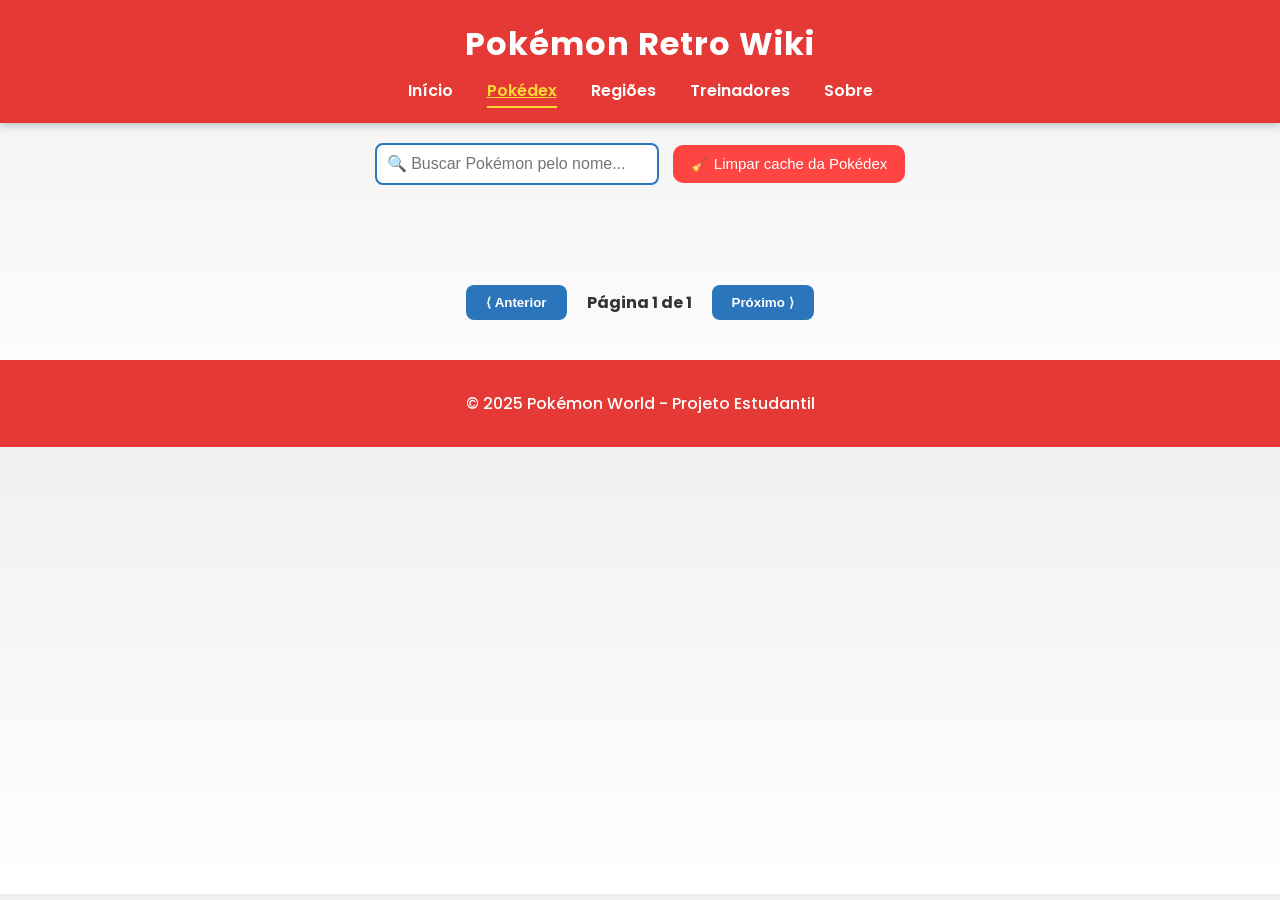
==== commit 3cee597f: "Padronização do header" ====
--- a/pokedex.html
+++ b/pokedex.html
@@ -1,30 +1,22 @@
 <!DOCTYPE html>
-<!-- Declaração do tipo de documento HTML5 -->
 <html lang="pt-BR">
 <head>
   <meta charset="UTF-8">
-  <!-- Configuração de codificação e responsividade -->
   <meta name="viewport" content="width=device-width, initial-scale=1.0">
-  
-  <title>Pokémon World</title>
-
-  <!-- Fonte importada do Google Fonts -->
+  <title>Pokédex</title>
   <link href="https://fonts.googleapis.com/css2?family=Poppins:wght@400;600&display=swap" rel="stylesheet">
-
-  <!-- Link para o arquivo de estilos -->
   <link rel="stylesheet" href="style.css">
 </head>
 <body>
-  <!-- Cabeçalho da página, com título e menu de navegação -->
   <header>
-    <h1>Pokémon World</h1>
+    <h1>Pokémon Retro Wiki</h1>
     <nav>
       <ul>
-        <!-- Menu de navegação principal -->
         <li><a href="index.html">Início</a></li>
         <li><a href="pokedex.html" class="ativo">Pokédex</a></li>
         <li><a href="regioes.html">Regiões</a></li>
         <li><a href="treinadores.html">Treinadores</a></li>
+        <li><a href="sobre.html">Sobre</a></li>
       </ul>
     </nav>
   </header>
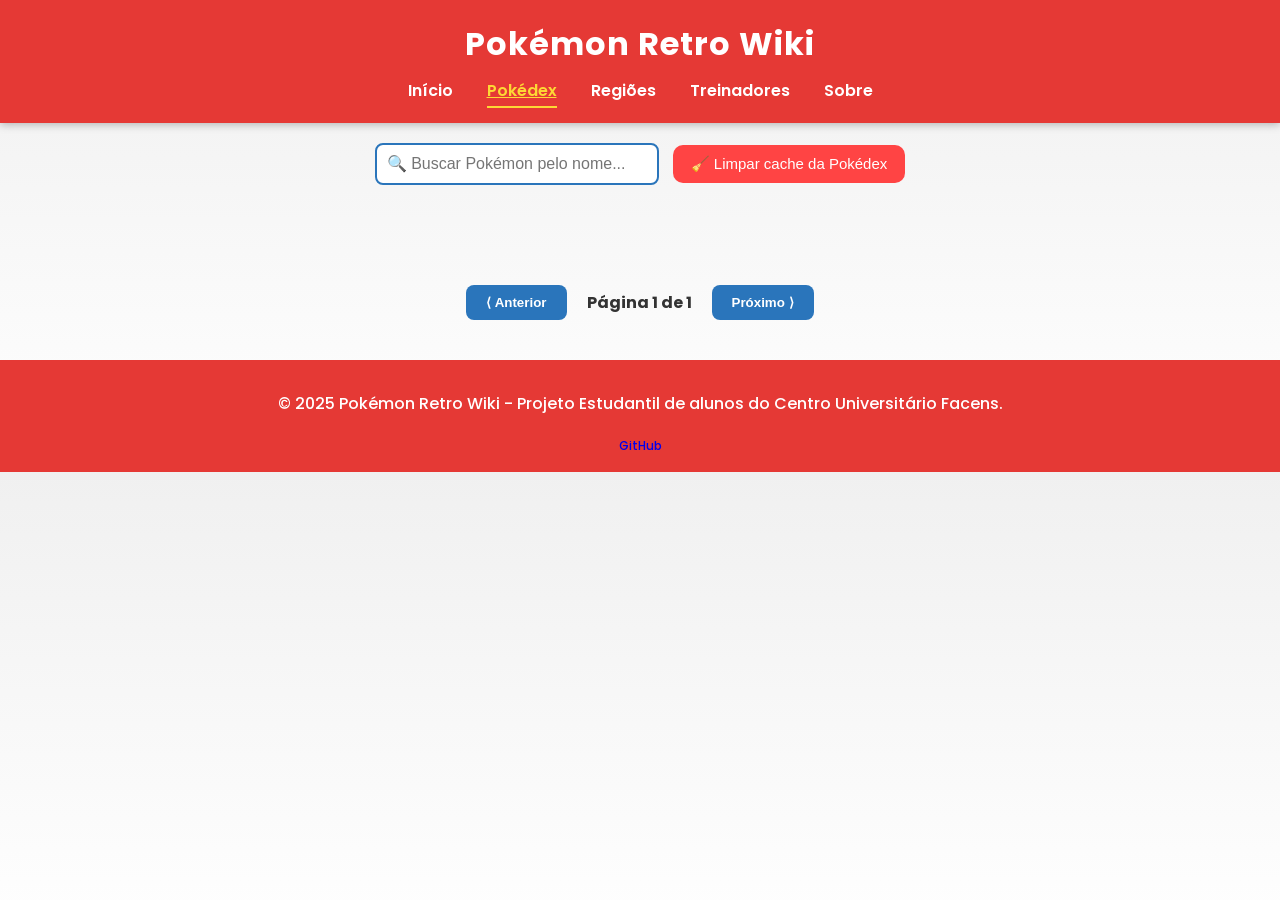
==== commit 5984ac05: "Padronização footer" ====
--- a/pokedex.html
+++ b/pokedex.html
@@ -53,7 +53,8 @@
 
   <!-- Rodapé da página -->
   <footer>
-    <p>© 2025 Pokémon World - Projeto Estudantil</p>
+    <p>© 2025 Pokémon Retro Wiki - Projeto Estudantil de alunos do Centro Universitário Facens.</p>
+    <a href="https://github.com/camarg0v/PokeRetro-Wiki/" style="font-size: 12px">GitHub</a>
   </footer>
 
   <!-- Script JavaScript que faz o carregamento e interação da Pokédex -->
--- a/style.css
+++ b/style.css
@@ -346,8 +346,7 @@
     background-color: #fff; /* Fundo branco */
     border: 3px solid #000; /* Borda preta sólida e grossa */
     padding: 20px 25px;
-    width: 90%;
-    max-width: 800px; /* Limite de largura para legibilidade */
+    max-width: 55%; /* Limite de largura para legibilidade */
     margin: 25px auto; /* Centraliza a caixa na 'main' */
     box-shadow: none;
     border-radius: 0;
@@ -497,6 +496,10 @@
   font-weight: bold;
 }
 
+a {
+  text-decoration: none;
+}
+
 /* ====== RODAPÉ ======
    Parte inferior com créditos e cor temática. */
 footer {
@@ -506,5 +509,4 @@
   padding: 15px 0;
   font-weight: 500;
   margin-top: 40px;
-}
-
+}
